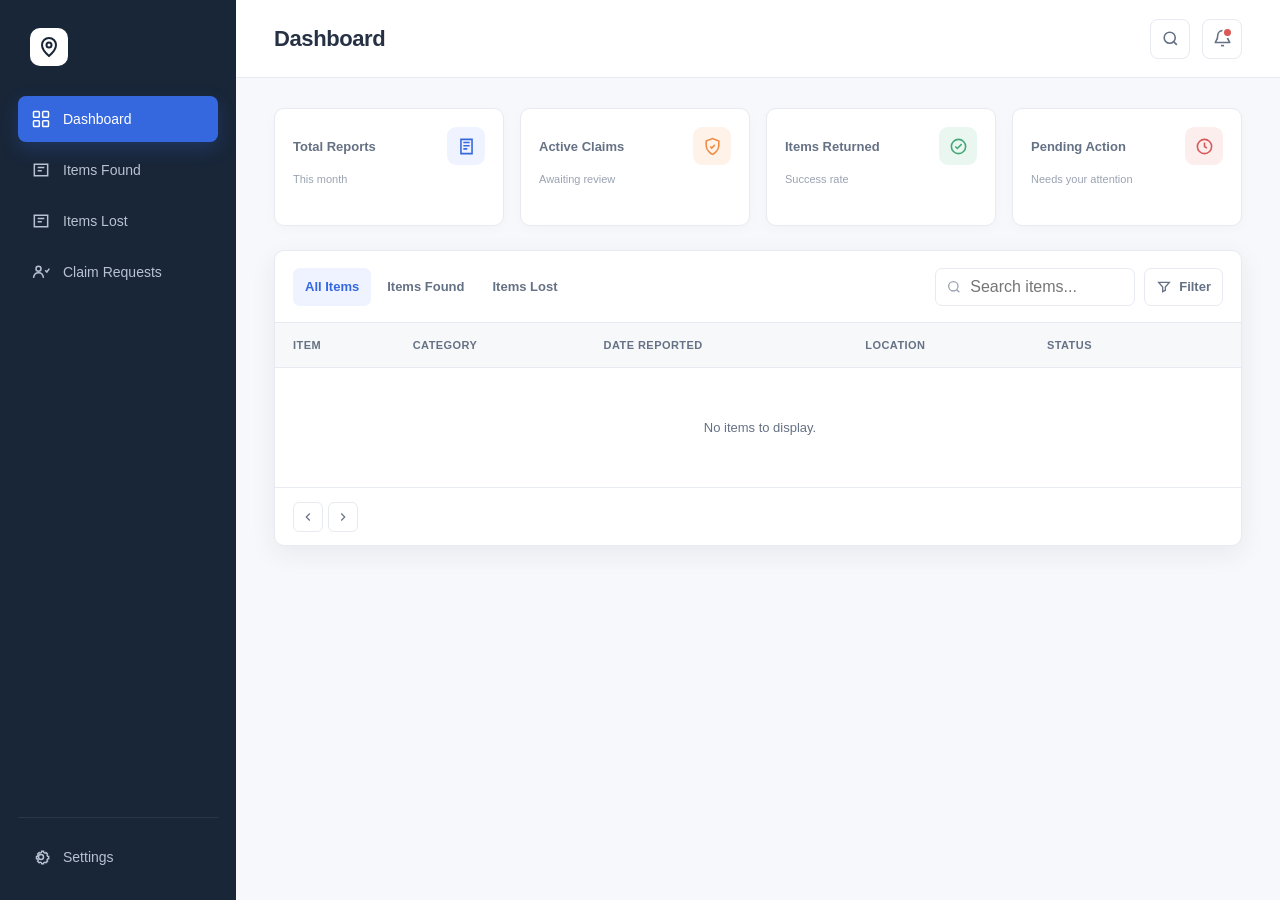
==== index.html @ d350c53f "Add files via upload" ====
<!doctype html>
<html lang="en">
  <head>
    <meta charset="UTF-8" />
    <meta name="viewport" content="width=device-width, initial-scale=1.0" />
    <title>Found & Lost - Dashboard</title>
    <style>
      :root {
        --navy: #192638;
        --navy-2: #223247;
        --blue: #3568df;
        --blue-soft: #eef3ff;
        --orange: #ef8c45;
        --orange-soft: #fff2e8;
        --green: #43a878;
        --green-soft: #eaf7f1;
        --red: #d95858;
        --red-soft: #fdeeee;
        --gray-50: #f7f8fa;
        --gray-100: #f1f3f6;
        --gray-200: #e7eaf0;
        --gray-400: #9aa3b2;
        --gray-600: #657184;
        --text: #263244;
        --white: #fff;
        --shadow: 0 8px 26px rgba(35, 46, 67, .07);
      }

      * { box-sizing: border-box; }

      body {
        margin: 0;
        font-family: Inter, "Segoe UI", Arial, sans-serif;
        color: var(--text);
        background: #f7f8fb;
        min-width: 320px;
      }

      button, input { font: inherit; }
      button { cursor: pointer; }

      .app { min-height: 100vh; display: grid; grid-template-columns: 236px 1fr; }

      .sidebar {
        background: var(--navy);
        color: #d9e0ea;
        display: flex;
        flex-direction: column;
        padding: 28px 18px 20px;
        position: fixed;
        height: 100vh;
        width: 236px;
      }

      .brand { display: flex; align-items: center; gap: 10px; padding: 0 12px 30px; }
      .brand-mark {
        width: 38px; height: 38px; border-radius: 10px;
        background: #fff; display: grid; place-items: center;
        color: var(--navy); position: relative;
      }
      .brand-mark svg { width: 24px; height: 24px; }
      .brand-name { color: #fff; font-weight: 750; font-size: 18px; letter-spacing: -.3px; }

      .nav { display: flex; flex-direction: column; gap: 5px; }
      .nav-item {
        border: 0; background: transparent; color: #b8c2d1;
        height: 46px; border-radius: 8px; display: flex; align-items: center;
        gap: 12px; padding: 0 13px; font-size: 14px; text-align: left;
        width: 100%;
      }
      .nav-item svg { width: 20px; height: 20px; stroke-width: 1.8; }
      .nav-item.active { background: var(--blue); color: #fff; box-shadow: 0 7px 18px rgba(53,104,223,.24); }
      .nav-item:hover:not(.active) { background: rgba(255,255,255,.06); color: #fff; }

      .sidebar-bottom { margin-top: auto; border-top: 1px solid rgba(255,255,255,.08); padding-top: 16px; }
      .profile { display: flex; align-items: center; gap: 10px; padding: 8px 8px 0; }
      .profile-avatar {
        width: 38px; height: 38px; border-radius: 50%;
        background: #d8c8b7; display: grid; place-items: center;
        color: #6d5541; font-weight: 700; font-size: 13px;
      }
      .profile-name { color: #fff; font-size: 13px; font-weight: 700; }
      .profile-role { color: #93a0b2; font-size: 11px; margin-top: 3px; }

      .main { grid-column: 2; min-width: 0; }
      .topbar {
        height: 78px; background: #fff; border-bottom: 1px solid var(--gray-200);
        display: flex; align-items: center; justify-content: space-between;
        padding: 0 38px;
      }
      .topbar-title { font-size: 22px; font-weight: 750; letter-spacing: -.4px; }
      .topbar-actions { display: flex; align-items: center; gap: 12px; }
      .icon-button {
        width: 40px; height: 40px; border: 1px solid var(--gray-200);
        border-radius: 8px; background: #fff; display: grid; place-items: center;
        color: var(--gray-600);
      }
      .icon-button svg { width: 19px; height: 19px; }
      .notification { position: relative; }
      .notification::after {
        content: ""; position: absolute; width: 7px; height: 7px;
        border-radius: 50%; background: var(--red); right: 8px; top: 7px;
        border: 2px solid #fff;
      }

      .content { padding: 30px 38px 44px; }
      .page-state {
        min-height: 300px; background: #fff; border: 1px solid var(--gray-200);
        border-radius: 10px; box-shadow: var(--shadow); display: grid;
        align-content: center; justify-items: center; text-align: center;
        padding: 32px 20px;
      }
      .page-state[hidden] { display: none; }
      .page-state-icon {
        width: 52px; height: 52px; border-radius: 14px; display: grid;
        place-items: center; background: var(--blue-soft); color: var(--blue);
        margin-bottom: 15px;
      }
      .page-state-icon svg { width: 25px; height: 25px; }
      .page-state h2 { margin: 0; color: var(--text); font-size: 18px; }
      .page-state p { margin: 8px 0 0; color: var(--gray-600); font-size: 13px; }
      .empty-row { height: 120px; text-align: center; color: var(--gray-600); }
      .summary-grid { display: grid; grid-template-columns: repeat(4, minmax(0, 1fr)); gap: 16px; margin-bottom: 24px; }
      .summary-card {
        background: #fff; border: 1px solid var(--gray-200); border-radius: 10px;
        min-height: 118px; padding: 18px 18px 16px;
        box-shadow: 0 3px 12px rgba(35,46,67,.025);
      }
      .summary-top { display: flex; align-items: center; justify-content: space-between; }
      .summary-label { color: var(--gray-600); font-size: 13px; font-weight: 650; }
      .summary-icon {
        width: 38px; height: 38px; border-radius: 9px; display: grid; place-items: center;
      }
      .summary-icon svg { width: 19px; height: 19px; }
      .summary-icon.blue { background: var(--blue-soft); color: var(--blue); }
      .summary-icon.orange { background: var(--orange-soft); color: var(--orange); }
      .summary-icon.green { background: var(--green-soft); color: var(--green); }
      .summary-icon.red { background: var(--red-soft); color: var(--red); }
      .summary-value { margin-top: 14px; font-size: 28px; line-height: 1; font-weight: 760; letter-spacing: -.7px; }
      .summary-change { margin-top: 8px; font-size: 11px; color: var(--gray-400); }
      .summary-change strong { color: var(--green); }

      .panel { background: #fff; border: 1px solid var(--gray-200); border-radius: 10px; box-shadow: var(--shadow); }
      .panel-header {
        min-height: 72px; display: flex; align-items: center; justify-content: space-between;
        padding: 14px 18px; border-bottom: 1px solid var(--gray-200); gap: 16px;
      }
      .tabs { display: flex; align-items: center; gap: 4px; }
      .tab {
        border: 0; background: transparent; color: var(--gray-600); height: 38px;
        border-radius: 7px; padding: 0 12px; font-size: 13px; font-weight: 650;
      }
      .tab.active { background: var(--blue-soft); color: var(--blue); }
      .tab-count {
        display: inline-grid; place-items: center; min-width: 20px; height: 20px;
        border-radius: 10px; background: var(--gray-100); margin-left: 5px; font-size: 11px;
      }
      .tab.active .tab-count { background: #dbe5ff; }

      .table-tools { display: flex; align-items: center; gap: 9px; }
      .search { position: relative; }
      .search svg {
        position: absolute; left: 11px; top: 50%; transform: translateY(-50%);
        width: 16px; height: 16px; color: var(--gray-400);
      }
      .search input {
        width: 200px; height: 38px; border: 1px solid var(--gray-200); border-radius: 7px;
        padding: 0 10px 0 34px; outline: none; color: var(--text); background: #fff;
      }
      .search input:focus { border-color: #aebcf1; box-shadow: 0 0 0 3px var(--blue-soft); }
      .filter-button {
        height: 38px; border: 1px solid var(--gray-200); border-radius: 7px;
        background: #fff; color: var(--gray-600); display: flex; align-items: center;
        gap: 7px; padding: 0 11px; font-size: 13px; font-weight: 650;
      }
      .filter-button svg { width: 16px; height: 16px; }

      table { width: 100%; border-collapse: collapse; }
      th {
        height: 44px; text-align: left; background: var(--gray-50);
        color: var(--gray-600); font-size: 11px; text-transform: uppercase;
        letter-spacing: .45px; font-weight: 750; border-bottom: 1px solid var(--gray-200);
        padding: 0 14px;
      }
      th:first-child, td:first-child { padding-left: 18px; }
      td {
        height: 76px; border-bottom: 1px solid var(--gray-200);
        font-size: 13px; padding: 8px 14px; vertical-align: middle;
      }
      tbody tr:last-child td { border-bottom: 0; }
      tbody tr:hover { background: #fbfcfe; }

      .item-cell { display: flex; align-items: center; gap: 11px; min-width: 210px; }
      .item-thumb {
        width: 46px; height: 46px; border-radius: 8px; overflow: hidden;
        background: #edf0f4; flex: 0 0 auto; display: grid; place-items: center;
      }
      .item-thumb svg { width: 31px; height: 31px; }
      .item-name { font-weight: 730; color: #283449; }
      .item-id { color: var(--gray-400); font-size: 11px; margin-top: 4px; }

      .category { color: var(--gray-600); }
      .date { color: var(--gray-600); white-space: nowrap; }
      .location { color: var(--gray-600); min-width: 110px; }
      .status {
        display: inline-flex; align-items: center; height: 26px; padding: 0 9px;
        border-radius: 13px; font-size: 11px; font-weight: 750; white-space: nowrap;
      }
      .status.reported { background: var(--orange-soft); color: #c56d32; }
      .status.claimed { background: var(--blue-soft); color: var(--blue); }
      .status.resolved { background: var(--green-soft); color: #348b65; }
      .status.pending { background: #f1f3f6; color: #738096; }

      .action-wrap { text-align: right; min-width: 82px; }
      .action-button {
        border: 1px solid var(--gray-200); background: #fff; width: 32px; height: 32px;
        border-radius: 7px; color: var(--gray-600); display: inline-grid; place-items: center;
      }
      .action-button svg { width: 16px; height: 16px; }
      .action-menu {
        position: fixed; z-index: 20; width: 148px; padding: 5px;
        background: #fff; border: 1px solid var(--gray-200); border-radius: 8px;
        box-shadow: 0 12px 30px rgba(35,46,67,.16); display: none;
      }
      .action-menu.open { display: block; }
      .action-menu button {
        width: 100%; height: 34px; border: 0; border-radius: 5px;
        background: transparent; text-align: left; padding: 0 9px;
        color: var(--text); font-size: 12px;
      }
      .action-menu button:hover { background: var(--gray-100); }

      .panel-footer {
        height: 58px; border-top: 1px solid var(--gray-200);
        display: flex; align-items: center; justify-content: space-between;
        padding: 0 18px; color: var(--gray-600); font-size: 12px;
      }
      .pagination { display: flex; align-items: center; gap: 5px; }
      .page-button {
        width: 30px; height: 30px; border: 1px solid var(--gray-200);
        border-radius: 6px; background: #fff; color: var(--gray-600);
        display: grid; place-items: center; font-size: 12px;
      }
      .page-button.active { background: var(--blue); border-color: var(--blue); color: #fff; }
      .page-button svg { width: 14px; height: 14px; }

      .mobile-menu { display: none; }

      @media (max-width: 1100px) {
        .summary-grid { grid-template-columns: repeat(2, minmax(0,1fr)); }
        .table-scroll { overflow-x: auto; }
        table { min-width: 860px; }
      }
      @media (max-width: 760px) {
        .app { grid-template-columns: 1fr; }
        .sidebar { transform: translateX(-100%); z-index: 50; transition: transform .2s; }
        .sidebar.open { transform: translateX(0); }
        .main { grid-column: 1; }
        .topbar { height: 68px; padding: 0 18px; }
        .topbar-title { font-size: 18px; }
        .mobile-menu { display: grid; }
        .content { padding: 18px 14px 30px; }
        .summary-grid { grid-template-columns: repeat(2, minmax(0,1fr)); gap: 10px; }
        .summary-card { min-height: 108px; padding: 14px; }
        .summary-value { font-size: 24px; }
        .panel-header { align-items: flex-start; flex-direction: column; padding: 12px; }
        .tabs { width: 100%; overflow-x: auto; }
        .tab { white-space: nowrap; }
        .table-tools { width: 100%; }
        .search { flex: 1; }
        .search input { width: 100%; }
      }
      @media (max-width: 430px) {
        .summary-grid { grid-template-columns: 1fr 1fr; }
        .summary-label { font-size: 12px; }
        .summary-icon { width: 34px; height: 34px; }
        .topbar-actions .icon-button:first-child { display: none; }
      }
    </style>
  </head>
  <body>
    <div class="app">
      <aside class="sidebar" id="sidebar">
        <div class="brand">
          <div class="brand-mark" aria-label="Found and Lost">
            <svg viewBox="0 0 24 24" fill="none" stroke="currentColor" stroke-width="2">
              <path d="M12 3a7 7 0 0 0-7 7c0 5 7 11 7 11s7-6 7-11a7 7 0 0 0-7-7Z"/>
              <circle cx="12" cy="10" r="2.5"/>
            </svg>
          </div>
        </div>
        <nav class="nav">
          <button class="nav-item active" data-page="Dashboard">
            <svg viewBox="0 0 24 24" fill="none" stroke="currentColor"><rect x="3" y="3" width="7" height="7" rx="1"/><rect x="14" y="3" width="7" height="7" rx="1"/><rect x="3" y="14" width="7" height="7" rx="1"/><rect x="14" y="14" width="7" height="7" rx="1"/></svg>
            Dashboard
          </button>
          <button class="nav-item" data-page="Items Found">
            <svg viewBox="0 0 24 24" fill="none" stroke="currentColor"><path d="M4 5h16v14H4z"/><path d="M8 9h8M8 13h5"/></svg>
            Items Found
          </button>
          <button class="nav-item" data-page="Items Lost">
            <svg viewBox="0 0 24 24" fill="none" stroke="currentColor"><path d="M4 5h16v14H4z"/><path d="M8 9h8M8 13h5"/></svg>
            Items Lost
          </button>
          <button class="nav-item" data-page="Claim Requests">
            <svg viewBox="0 0 24 24" fill="none" stroke="currentColor"><circle cx="9" cy="8" r="3"/><path d="M3 19c.5-4 2.5-6 6-6s5.5 2 6 6"/><path d="m17 10 2 2 3-4"/></svg>
            Claim Requests
          </button>
        </nav>
        <div class="sidebar-bottom">
          <button class="nav-item" data-page="Settings">
            <svg viewBox="0 0 24 24" fill="none" stroke="currentColor"><circle cx="12" cy="12" r="3"/><path d="M19.4 15a1.7 1.7 0 0 0 .3 1.9l.1.1-1.8 1.8-.1-.1a1.7 1.7 0 0 0-1.9-.3 1.7 1.7 0 0 0-1 1.6v.2H12.8V20a1.7 1.7 0 0 0-1-1.6 1.7 1.7 0 0 0-1.9.3l-.1.1L8 17l.1-.1a1.7 1.7 0 0 0 .3-1.9 1.7 1.7 0 0 0-1.6-1H6.6v-2.6h.2a1.7 1.7 0 0 0 1.6-1 1.7 1.7 0 0 0-.3-1.9L8 8.4l1.8-1.8.1.1a1.7 1.7 0 0 0 1.9.3 1.7 1.7 0 0 0 1-1.6V5.2H15v.2a1.7 1.7 0 0 0 1 1.6 1.7 1.7 0 0 0 1.9-.3l.1-.1 1.8 1.8-.1.1a1.7 1.7 0 0 0-.3 1.9 1.7 1.7 0 0 0 1.6 1h.2V14H21a1.7 1.7 0 0 0-1.6 1Z"/></svg>
            Settings
          </button>
        </div>
      </aside>

      <main class="main">
        <header class="topbar">
          <div style="display:flex;align-items:center;gap:10px">
            <button class="icon-button mobile-menu" id="menuButton" aria-label="Open menu">
              <svg viewBox="0 0 24 24" fill="none" stroke="currentColor" stroke-width="2"><path d="M4 6h16M4 12h16M4 18h16"/></svg>
            </button>
            <div class="topbar-title">Dashboard</div>
          </div>
          <div class="topbar-actions">
            <button class="icon-button" aria-label="Search">
              <svg viewBox="0 0 24 24" fill="none" stroke="currentColor" stroke-width="2"><circle cx="11" cy="11" r="7"/><path d="m20 20-4-4"/></svg>
            </button>
            <button class="icon-button notification" aria-label="Notifications">
              <svg viewBox="0 0 24 24" fill="none" stroke="currentColor" stroke-width="2"><path d="M18 8a6 6 0 0 0-12 0c0 7-3 7-3 9h18c0-2-3-2-3-9Z"/><path d="M10 21h4"/></svg>
            </button>
          </div>
        </header>

        <div class="content">
          <div class="dashboard-content" id="dashboardContent">
          <section class="summary-grid">
            <article class="summary-card">
              <div class="summary-top"><span class="summary-label">Total Reports</span><span class="summary-icon blue"><svg viewBox="0 0 24 24" fill="none" stroke="currentColor" stroke-width="2"><path d="M5 3h14v18H5z"/><path d="M8 7h8M8 11h8M8 15h5"/></svg></span></div>
              <div class="summary-change">This month</div>
            </article>
            <article class="summary-card">
              <div class="summary-top"><span class="summary-label">Active Claims</span><span class="summary-icon orange"><svg viewBox="0 0 24 24" fill="none" stroke="currentColor" stroke-width="2"><path d="M12 22s8-4 8-11V5l-8-3-8 3v6c0 7 8 11 8 11Z"/><path d="m9 12 2 2 4-4"/></svg></span></div>
              <div class="summary-change">Awaiting review</div>
            </article>
            <article class="summary-card">
              <div class="summary-top"><span class="summary-label">Items Returned</span><span class="summary-icon green"><svg viewBox="0 0 24 24" fill="none" stroke="currentColor" stroke-width="2"><circle cx="12" cy="12" r="9"/><path d="m8 12 2.5 2.5L16 9"/></svg></span></div>
              <div class="summary-change">Success rate</div>
            </article>
            <article class="summary-card">
              <div class="summary-top"><span class="summary-label">Pending Action</span><span class="summary-icon red"><svg viewBox="0 0 24 24" fill="none" stroke="currentColor" stroke-width="2"><circle cx="12" cy="12" r="9"/><path d="M12 7v5l3 2"/></svg></span></div>
              <div class="summary-change">Needs your attention</div>
            </article>
          </section>

          <section class="panel">
            <div class="panel-header">
              <div class="tabs" role="tablist">
                <button class="tab active" data-filter="all">All Items</button>
                <button class="tab" data-filter="found">Items Found</button>
                <button class="tab" data-filter="lost">Items Lost</button>
              </div>
              <div class="table-tools">
                <div class="search">
                  <svg viewBox="0 0 24 24" fill="none" stroke="currentColor" stroke-width="2"><circle cx="11" cy="11" r="7"/><path d="m20 20-4-4"/></svg>
                  <input id="searchInput" type="search" placeholder="Search items..." aria-label="Search items" />
                </div>
                <button class="filter-button" id="filterButton">
                  <svg viewBox="0 0 24 24" fill="none" stroke="currentColor" stroke-width="2"><path d="M4 5h16l-6 7v5l-4 2v-7L4 5Z"/></svg>
                  Filter
                </button>
              </div>
            </div>
            <div class="table-scroll">
              <table>
                <thead>
                  <tr><th>Item</th><th>Category</th><th>Date Reported</th><th>Location</th><th>Status</th><th></th></tr>
                </thead>
                <tbody id="itemsTable"><tr><td class="empty-row" colspan="6">No items to display.</td></tr></tbody>
              </table>
            </div>
            <div class="panel-footer">
              <div class="pagination">
                <button class="page-button" aria-label="Previous page"><svg viewBox="0 0 24 24" fill="none" stroke="currentColor" stroke-width="2"><path d="m15 18-6-6 6-6"/></svg></button>
                <button class="page-button" aria-label="Next page"><svg viewBox="0 0 24 24" fill="none" stroke="currentColor" stroke-width="2"><path d="m9 18 6-6-6-6"/></svg></button>
              </div>
            </div>
          </section>
          </div>
          <section class="page-state" id="pageState" hidden aria-live="polite">
            <div class="page-state-icon">
              <svg viewBox="0 0 24 24" fill="none" stroke="currentColor" stroke-width="1.8"><path d="M4 5h16v14H4z"/><path d="M8 9h8M8 13h5"/></svg>
            </div>
            <h2 id="pageStateTitle"></h2>
            <p id="pageStateMessage"></p>
          </section>
        </div>
      </main>
    </div>

    <div class="action-menu" id="actionMenu">
      <button data-action="View details">View details</button>
      <button data-action="Update status">Update status</button>
      <button data-action="View claims">View claims</button>
    </div>

    <script>
      const emptyMessages = {
        "Items Found": "No found items yet. Items reported as found will appear here.",
        "Items Lost": "No lost items yet. Items reported as lost will appear here.",
        "Claim Requests": "No claim requests yet.",
        "Settings": "Settings are not available yet."
      };
      const dashboardContent = document.getElementById("dashboardContent");
      const pageState = document.getElementById("pageState");
      const pageTitle = document.querySelector(".topbar-title");
      const pageStateTitle = document.getElementById("pageStateTitle");
      const pageStateMessage = document.getElementById("pageStateMessage");
      const itemsTable = document.getElementById("itemsTable");

      function showPage(page) {
        pageTitle.textContent = page;
        dashboardContent.hidden = page !== "Dashboard";
        pageState.hidden = page === "Dashboard";
        if (page !== "Dashboard") {
          pageStateTitle.textContent = page;
          pageStateMessage.textContent = emptyMessages[page] || "Nothing to display yet.";
        }
      }

      document.querySelectorAll(".nav-item").forEach(button => button.addEventListener("click", () => {
        if (button.dataset.page) {
          document.querySelectorAll(".nav-item").forEach(b => b.classList.remove("active"));
          button.classList.add("active");
          showPage(button.dataset.page);
          document.getElementById("sidebar").classList.remove("open");
        }
      }));

      document.querySelectorAll(".tab").forEach(tab => tab.addEventListener("click", () => {
        document.querySelectorAll(".tab").forEach(button => button.classList.remove("active"));
        tab.classList.add("active");
        const label = tab.textContent.trim();
        itemsTable.innerHTML = `<tr><td class="empty-row" colspan="6">No ${label === "All Items" ? "items" : label.toLowerCase()} to display.</td></tr>`;
      }));

      document.getElementById("menuButton").addEventListener("click", () => document.getElementById("sidebar").classList.toggle("open"));
    </script>
  </body>
</html>
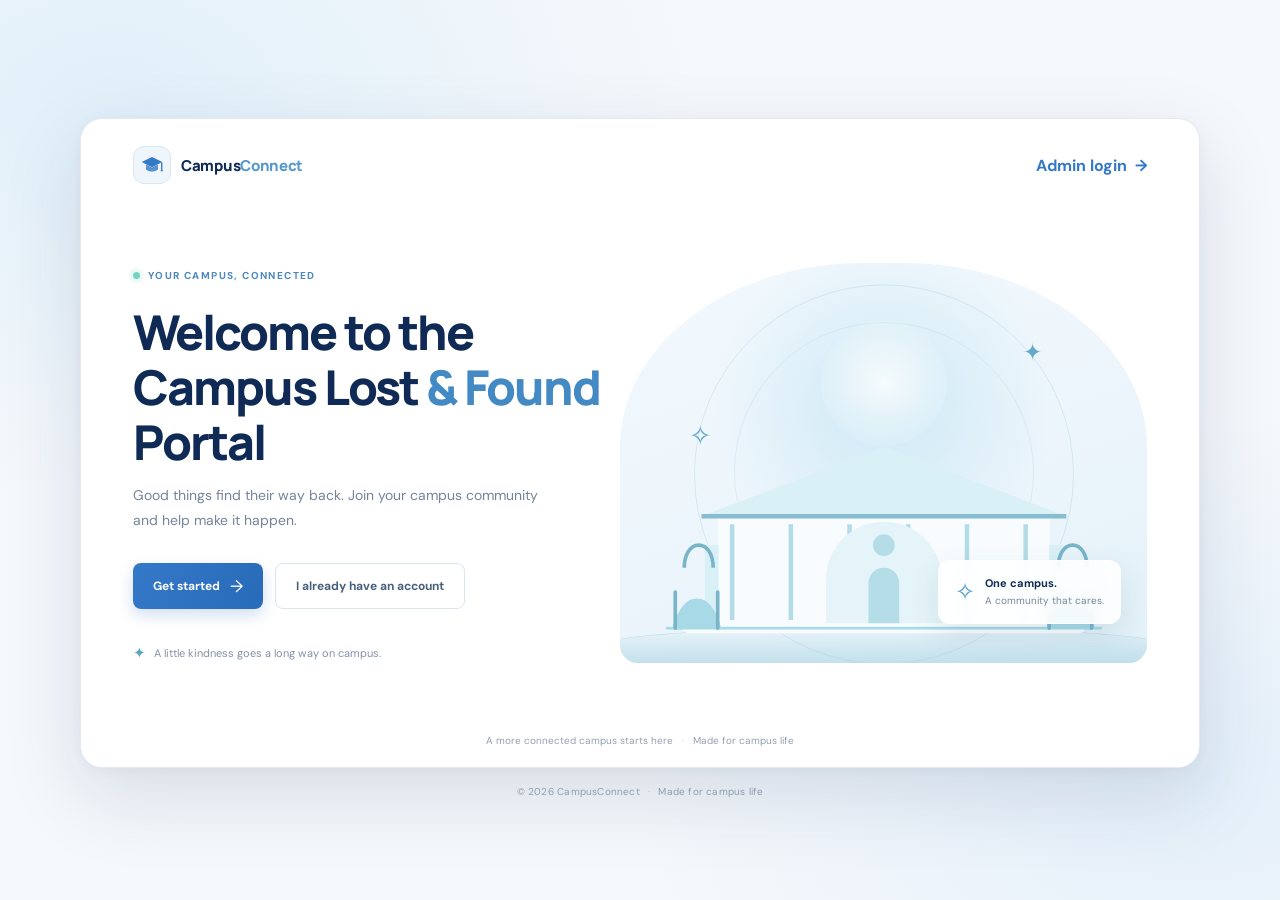
==== commit 57085dc9: "Add files via upload" ====
--- a/index.html
+++ b/index.html
@@ -1,451 +1,267 @@
-<!doctype html>
+<!DOCTYPE html>
 <html lang="en">
-  <head>
-    <meta charset="UTF-8" />
-    <meta name="viewport" content="width=device-width, initial-scale=1.0" />
-    <title>Found & Lost - Dashboard</title>
-    <style>
-      :root {
-        --navy: #192638;
-        --navy-2: #223247;
-        --blue: #3568df;
-        --blue-soft: #eef3ff;
-        --orange: #ef8c45;
-        --orange-soft: #fff2e8;
-        --green: #43a878;
-        --green-soft: #eaf7f1;
-        --red: #d95858;
-        --red-soft: #fdeeee;
-        --gray-50: #f7f8fa;
-        --gray-100: #f1f3f6;
-        --gray-200: #e7eaf0;
-        --gray-400: #9aa3b2;
-        --gray-600: #657184;
-        --text: #263244;
-        --white: #fff;
-        --shadow: 0 8px 26px rgba(35, 46, 67, .07);
-      }
-
-      * { box-sizing: border-box; }
-
-      body {
-        margin: 0;
-        font-family: Inter, "Segoe UI", Arial, sans-serif;
-        color: var(--text);
-        background: #f7f8fb;
-        min-width: 320px;
-      }
-
-      button, input { font: inherit; }
-      button { cursor: pointer; }
-
-      .app { min-height: 100vh; display: grid; grid-template-columns: 236px 1fr; }
-
-      .sidebar {
-        background: var(--navy);
-        color: #d9e0ea;
-        display: flex;
-        flex-direction: column;
-        padding: 28px 18px 20px;
-        position: fixed;
-        height: 100vh;
-        width: 236px;
-      }
-
-      .brand { display: flex; align-items: center; gap: 10px; padding: 0 12px 30px; }
-      .brand-mark {
-        width: 38px; height: 38px; border-radius: 10px;
-        background: #fff; display: grid; place-items: center;
-        color: var(--navy); position: relative;
-      }
-      .brand-mark svg { width: 24px; height: 24px; }
-      .brand-name { color: #fff; font-weight: 750; font-size: 18px; letter-spacing: -.3px; }
-
-      .nav { display: flex; flex-direction: column; gap: 5px; }
-      .nav-item {
-        border: 0; background: transparent; color: #b8c2d1;
-        height: 46px; border-radius: 8px; display: flex; align-items: center;
-        gap: 12px; padding: 0 13px; font-size: 14px; text-align: left;
-        width: 100%;
-      }
-      .nav-item svg { width: 20px; height: 20px; stroke-width: 1.8; }
-      .nav-item.active { background: var(--blue); color: #fff; box-shadow: 0 7px 18px rgba(53,104,223,.24); }
-      .nav-item:hover:not(.active) { background: rgba(255,255,255,.06); color: #fff; }
-
-      .sidebar-bottom { margin-top: auto; border-top: 1px solid rgba(255,255,255,.08); padding-top: 16px; }
-      .profile { display: flex; align-items: center; gap: 10px; padding: 8px 8px 0; }
-      .profile-avatar {
-        width: 38px; height: 38px; border-radius: 50%;
-        background: #d8c8b7; display: grid; place-items: center;
-        color: #6d5541; font-weight: 700; font-size: 13px;
-      }
-      .profile-name { color: #fff; font-size: 13px; font-weight: 700; }
-      .profile-role { color: #93a0b2; font-size: 11px; margin-top: 3px; }
-
-      .main { grid-column: 2; min-width: 0; }
-      .topbar {
-        height: 78px; background: #fff; border-bottom: 1px solid var(--gray-200);
-        display: flex; align-items: center; justify-content: space-between;
-        padding: 0 38px;
-      }
-      .topbar-title { font-size: 22px; font-weight: 750; letter-spacing: -.4px; }
-      .topbar-actions { display: flex; align-items: center; gap: 12px; }
-      .icon-button {
-        width: 40px; height: 40px; border: 1px solid var(--gray-200);
-        border-radius: 8px; background: #fff; display: grid; place-items: center;
-        color: var(--gray-600);
-      }
-      .icon-button svg { width: 19px; height: 19px; }
-      .notification { position: relative; }
-      .notification::after {
-        content: ""; position: absolute; width: 7px; height: 7px;
-        border-radius: 50%; background: var(--red); right: 8px; top: 7px;
-        border: 2px solid #fff;
-      }
-
-      .content { padding: 30px 38px 44px; }
-      .page-state {
-        min-height: 300px; background: #fff; border: 1px solid var(--gray-200);
-        border-radius: 10px; box-shadow: var(--shadow); display: grid;
-        align-content: center; justify-items: center; text-align: center;
-        padding: 32px 20px;
-      }
-      .page-state[hidden] { display: none; }
-      .page-state-icon {
-        width: 52px; height: 52px; border-radius: 14px; display: grid;
-        place-items: center; background: var(--blue-soft); color: var(--blue);
-        margin-bottom: 15px;
-      }
-      .page-state-icon svg { width: 25px; height: 25px; }
-      .page-state h2 { margin: 0; color: var(--text); font-size: 18px; }
-      .page-state p { margin: 8px 0 0; color: var(--gray-600); font-size: 13px; }
-      .empty-row { height: 120px; text-align: center; color: var(--gray-600); }
-      .summary-grid { display: grid; grid-template-columns: repeat(4, minmax(0, 1fr)); gap: 16px; margin-bottom: 24px; }
-      .summary-card {
-        background: #fff; border: 1px solid var(--gray-200); border-radius: 10px;
-        min-height: 118px; padding: 18px 18px 16px;
-        box-shadow: 0 3px 12px rgba(35,46,67,.025);
-      }
-      .summary-top { display: flex; align-items: center; justify-content: space-between; }
-      .summary-label { color: var(--gray-600); font-size: 13px; font-weight: 650; }
-      .summary-icon {
-        width: 38px; height: 38px; border-radius: 9px; display: grid; place-items: center;
-      }
-      .summary-icon svg { width: 19px; height: 19px; }
-      .summary-icon.blue { background: var(--blue-soft); color: var(--blue); }
-      .summary-icon.orange { background: var(--orange-soft); color: var(--orange); }
-      .summary-icon.green { background: var(--green-soft); color: var(--green); }
-      .summary-icon.red { background: var(--red-soft); color: var(--red); }
-      .summary-value { margin-top: 14px; font-size: 28px; line-height: 1; font-weight: 760; letter-spacing: -.7px; }
-      .summary-change { margin-top: 8px; font-size: 11px; color: var(--gray-400); }
-      .summary-change strong { color: var(--green); }
-
-      .panel { background: #fff; border: 1px solid var(--gray-200); border-radius: 10px; box-shadow: var(--shadow); }
-      .panel-header {
-        min-height: 72px; display: flex; align-items: center; justify-content: space-between;
-        padding: 14px 18px; border-bottom: 1px solid var(--gray-200); gap: 16px;
-      }
-      .tabs { display: flex; align-items: center; gap: 4px; }
-      .tab {
-        border: 0; background: transparent; color: var(--gray-600); height: 38px;
-        border-radius: 7px; padding: 0 12px; font-size: 13px; font-weight: 650;
-      }
-      .tab.active { background: var(--blue-soft); color: var(--blue); }
-      .tab-count {
-        display: inline-grid; place-items: center; min-width: 20px; height: 20px;
-        border-radius: 10px; background: var(--gray-100); margin-left: 5px; font-size: 11px;
-      }
-      .tab.active .tab-count { background: #dbe5ff; }
-
-      .table-tools { display: flex; align-items: center; gap: 9px; }
-      .search { position: relative; }
-      .search svg {
-        position: absolute; left: 11px; top: 50%; transform: translateY(-50%);
-        width: 16px; height: 16px; color: var(--gray-400);
-      }
-      .search input {
-        width: 200px; height: 38px; border: 1px solid var(--gray-200); border-radius: 7px;
-        padding: 0 10px 0 34px; outline: none; color: var(--text); background: #fff;
-      }
-      .search input:focus { border-color: #aebcf1; box-shadow: 0 0 0 3px var(--blue-soft); }
-      .filter-button {
-        height: 38px; border: 1px solid var(--gray-200); border-radius: 7px;
-        background: #fff; color: var(--gray-600); display: flex; align-items: center;
-        gap: 7px; padding: 0 11px; font-size: 13px; font-weight: 650;
-      }
-      .filter-button svg { width: 16px; height: 16px; }
-
-      table { width: 100%; border-collapse: collapse; }
-      th {
-        height: 44px; text-align: left; background: var(--gray-50);
-        color: var(--gray-600); font-size: 11px; text-transform: uppercase;
-        letter-spacing: .45px; font-weight: 750; border-bottom: 1px solid var(--gray-200);
-        padding: 0 14px;
-      }
-      th:first-child, td:first-child { padding-left: 18px; }
-      td {
-        height: 76px; border-bottom: 1px solid var(--gray-200);
-        font-size: 13px; padding: 8px 14px; vertical-align: middle;
-      }
-      tbody tr:last-child td { border-bottom: 0; }
-      tbody tr:hover { background: #fbfcfe; }
-
-      .item-cell { display: flex; align-items: center; gap: 11px; min-width: 210px; }
-      .item-thumb {
-        width: 46px; height: 46px; border-radius: 8px; overflow: hidden;
-        background: #edf0f4; flex: 0 0 auto; display: grid; place-items: center;
-      }
-      .item-thumb svg { width: 31px; height: 31px; }
-      .item-name { font-weight: 730; color: #283449; }
-      .item-id { color: var(--gray-400); font-size: 11px; margin-top: 4px; }
-
-      .category { color: var(--gray-600); }
-      .date { color: var(--gray-600); white-space: nowrap; }
-      .location { color: var(--gray-600); min-width: 110px; }
-      .status {
-        display: inline-flex; align-items: center; height: 26px; padding: 0 9px;
-        border-radius: 13px; font-size: 11px; font-weight: 750; white-space: nowrap;
-      }
-      .status.reported { background: var(--orange-soft); color: #c56d32; }
-      .status.claimed { background: var(--blue-soft); color: var(--blue); }
-      .status.resolved { background: var(--green-soft); color: #348b65; }
-      .status.pending { background: #f1f3f6; color: #738096; }
-
-      .action-wrap { text-align: right; min-width: 82px; }
-      .action-button {
-        border: 1px solid var(--gray-200); background: #fff; width: 32px; height: 32px;
-        border-radius: 7px; color: var(--gray-600); display: inline-grid; place-items: center;
-      }
-      .action-button svg { width: 16px; height: 16px; }
-      .action-menu {
-        position: fixed; z-index: 20; width: 148px; padding: 5px;
-        background: #fff; border: 1px solid var(--gray-200); border-radius: 8px;
-        box-shadow: 0 12px 30px rgba(35,46,67,.16); display: none;
-      }
-      .action-menu.open { display: block; }
-      .action-menu button {
-        width: 100%; height: 34px; border: 0; border-radius: 5px;
-        background: transparent; text-align: left; padding: 0 9px;
-        color: var(--text); font-size: 12px;
-      }
-      .action-menu button:hover { background: var(--gray-100); }
-
-      .panel-footer {
-        height: 58px; border-top: 1px solid var(--gray-200);
-        display: flex; align-items: center; justify-content: space-between;
-        padding: 0 18px; color: var(--gray-600); font-size: 12px;
-      }
-      .pagination { display: flex; align-items: center; gap: 5px; }
-      .page-button {
-        width: 30px; height: 30px; border: 1px solid var(--gray-200);
-        border-radius: 6px; background: #fff; color: var(--gray-600);
-        display: grid; place-items: center; font-size: 12px;
-      }
-      .page-button.active { background: var(--blue); border-color: var(--blue); color: #fff; }
-      .page-button svg { width: 14px; height: 14px; }
-
-      .mobile-menu { display: none; }
-
-      @media (max-width: 1100px) {
-        .summary-grid { grid-template-columns: repeat(2, minmax(0,1fr)); }
-        .table-scroll { overflow-x: auto; }
-        table { min-width: 860px; }
-      }
-      @media (max-width: 760px) {
-        .app { grid-template-columns: 1fr; }
-        .sidebar { transform: translateX(-100%); z-index: 50; transition: transform .2s; }
-        .sidebar.open { transform: translateX(0); }
-        .main { grid-column: 1; }
-        .topbar { height: 68px; padding: 0 18px; }
-        .topbar-title { font-size: 18px; }
-        .mobile-menu { display: grid; }
-        .content { padding: 18px 14px 30px; }
-        .summary-grid { grid-template-columns: repeat(2, minmax(0,1fr)); gap: 10px; }
-        .summary-card { min-height: 108px; padding: 14px; }
-        .summary-value { font-size: 24px; }
-        .panel-header { align-items: flex-start; flex-direction: column; padding: 12px; }
-        .tabs { width: 100%; overflow-x: auto; }
-        .tab { white-space: nowrap; }
-        .table-tools { width: 100%; }
-        .search { flex: 1; }
-        .search input { width: 100%; }
-      }
-      @media (max-width: 430px) {
-        .summary-grid { grid-template-columns: 1fr 1fr; }
-        .summary-label { font-size: 12px; }
-        .summary-icon { width: 34px; height: 34px; }
-        .topbar-actions .icon-button:first-child { display: none; }
-      }
-    </style>
-  </head>
-  <body>
-    <div class="app">
-      <aside class="sidebar" id="sidebar">
-        <div class="brand">
-          <div class="brand-mark" aria-label="Found and Lost">
-            <svg viewBox="0 0 24 24" fill="none" stroke="currentColor" stroke-width="2">
-              <path d="M12 3a7 7 0 0 0-7 7c0 5 7 11 7 11s7-6 7-11a7 7 0 0 0-7-7Z"/>
-              <circle cx="12" cy="10" r="2.5"/>
+<head>
+  <meta charset="UTF-8">
+  <meta name="viewport" content="width=device-width, initial-scale=1.0">
+  <meta name="theme-color" content="#102a56">
+  <meta name="description" content="Student registration and login for the Campus Lost & Found Portal.">
+  <title>Campus Lost &amp; Found Portal</title>
+  <link rel="preconnect" href="https://fonts.googleapis.com">
+  <link rel="preconnect" href="https://fonts.gstatic.com" crossorigin>
+  <link href="https://fonts.googleapis.com/css2?family=DM+Sans:wght@400;500;600;700&family=Manrope:wght@400;500;600;700;800&display=swap" rel="stylesheet">
+  <link rel="stylesheet" href="style.css">
+  <script src="script.js" defer></script>
+</head>
+<body>
+  <main class="page-shell">
+    <section class="welcome-screen" id="welcome-view" aria-labelledby="welcome-title">
+      <header class="landing-header">
+        <a class="landing-brand" href="#" data-view="welcome" aria-label="CampusConnect welcome page">
+          <span class="brand-mark" aria-hidden="true">
+            <svg viewBox="0 0 48 48" fill="none">
+              <path d="M5 18.5 24 9l19 9.5L24 28 5 18.5Z" fill="currentColor"/>
+              <path d="M13 23v9.2c6.4 5.2 15.6 5.2 22 0V23l-11 5.5L13 23Z" fill="currentColor" opacity=".8"/>
+              <path d="M42 20v11" stroke="currentColor" stroke-width="2.5" stroke-linecap="round"/>
+              <circle cx="42" cy="34" r="2" fill="currentColor"/>
             </svg>
+          </span>
+          <span>Campus<span class="brand-light">Connect</span></span>
+        </a>
+        <button class="landing-login text-link" type="button" data-view="login">Admin login <span aria-hidden="true">→</span></button>
+      </header>
+
+      <div class="landing-content">
+        <div class="landing-copy">
+          <span class="eyebrow"><span class="eyebrow-dot"></span> YOUR CAMPUS, CONNECTED</span>
+          <h1 id="welcome-title">Welcome to the<br>Campus Lost <span>&amp; Found</span> Portal</h1>
+          <p>Good things find their way back. Join your campus community and help make it happen.</p>
+          <div class="landing-actions">
+            <button class="landing-primary" type="button" data-view="register">Get started <span aria-hidden="true">→</span></button>
+            <button class="landing-secondary" type="button" data-view="login">I already have an account</button>
           </div>
-        </div>
-        <nav class="nav">
-          <button class="nav-item active" data-page="Dashboard">
-            <svg viewBox="0 0 24 24" fill="none" stroke="currentColor"><rect x="3" y="3" width="7" height="7" rx="1"/><rect x="14" y="3" width="7" height="7" rx="1"/><rect x="3" y="14" width="7" height="7" rx="1"/><rect x="14" y="14" width="7" height="7" rx="1"/></svg>
-            Dashboard
-          </button>
-          <button class="nav-item" data-page="Items Found">
-            <svg viewBox="0 0 24 24" fill="none" stroke="currentColor"><path d="M4 5h16v14H4z"/><path d="M8 9h8M8 13h5"/></svg>
-            Items Found
-          </button>
-          <button class="nav-item" data-page="Items Lost">
-            <svg viewBox="0 0 24 24" fill="none" stroke="currentColor"><path d="M4 5h16v14H4z"/><path d="M8 9h8M8 13h5"/></svg>
-            Items Lost
-          </button>
-          <button class="nav-item" data-page="Claim Requests">
-            <svg viewBox="0 0 24 24" fill="none" stroke="currentColor"><circle cx="9" cy="8" r="3"/><path d="M3 19c.5-4 2.5-6 6-6s5.5 2 6 6"/><path d="m17 10 2 2 3-4"/></svg>
-            Claim Requests
-          </button>
-        </nav>
-        <div class="sidebar-bottom">
-          <button class="nav-item" data-page="Settings">
-            <svg viewBox="0 0 24 24" fill="none" stroke="currentColor"><circle cx="12" cy="12" r="3"/><path d="M19.4 15a1.7 1.7 0 0 0 .3 1.9l.1.1-1.8 1.8-.1-.1a1.7 1.7 0 0 0-1.9-.3 1.7 1.7 0 0 0-1 1.6v.2H12.8V20a1.7 1.7 0 0 0-1-1.6 1.7 1.7 0 0 0-1.9.3l-.1.1L8 17l.1-.1a1.7 1.7 0 0 0 .3-1.9 1.7 1.7 0 0 0-1.6-1H6.6v-2.6h.2a1.7 1.7 0 0 0 1.6-1 1.7 1.7 0 0 0-.3-1.9L8 8.4l1.8-1.8.1.1a1.7 1.7 0 0 0 1.9.3 1.7 1.7 0 0 0 1-1.6V5.2H15v.2a1.7 1.7 0 0 0 1 1.6 1.7 1.7 0 0 0 1.9-.3l.1-.1 1.8 1.8-.1.1a1.7 1.7 0 0 0-.3 1.9 1.7 1.7 0 0 0 1.6 1h.2V14H21a1.7 1.7 0 0 0-1.6 1Z"/></svg>
-            Settings
-          </button>
-        </div>
+          <div class="landing-note"><span class="landing-note-icon" aria-hidden="true">✦</span> A little kindness goes a long way on campus.</div>
+        </div>
+
+        <div class="landing-art" aria-hidden="true">
+          <div class="landing-art-orbit orbit-one"></div>
+          <div class="landing-art-orbit orbit-two"></div>
+          <div class="landing-art-sun"></div>
+          <svg class="landing-building" viewBox="0 0 560 300" fill="none">
+            <path d="M40 266h480" stroke="#A8D9E7" stroke-width="3" stroke-linecap="round"/>
+            <path d="M96 266V140h368v126" fill="#F8FCFF"/>
+            <path d="M78 142h404L280 65 78 142Z" fill="#D9F0F6"/>
+            <path d="M78 142h404" stroke="#86BDCF" stroke-width="5"/>
+            <path d="M112 151v106M177 151v106M242 151v106M307 151v106M372 151v106M437 151v106" stroke="#B4DCE6" stroke-width="5"/>
+            <path d="M216 266v-54a64 64 0 0 1 128 0v54" fill="#E5F4F8"/>
+            <path d="M263 266v-50a17 17 0 0 1 34 0v50" fill="#B5DDE7"/>
+            <path d="M268 174a12 12 0 1 0 24 0 12 12 0 0 0-24 0Z" fill="#B5DDE7"/>
+            <path d="M82 266V174h15v92M463 266V174h15v92" fill="#D9F0F6"/>
+            <path d="M72 266h416" stroke="#86BDCF" stroke-width="5"/>
+            <path d="M63 266h434" stroke="#F8FCFF" stroke-width="11" stroke-linecap="round"/>
+            <path d="M50 266h460" stroke="#A8D9E7" stroke-width="3" stroke-linecap="round"/>
+            <path d="M46 266c6-22 15-33 27-33s21 11 27 33M460 266c6-22 15-33 27-33s21 11 27 33" fill="#A8D9E7"/>
+            <path d="M49 266v-40M96 266v-40M463 266v-40M510 266v-40" stroke="#79B5C9" stroke-width="4" stroke-linecap="round"/>
+            <path d="M59 199c0-15 7-25 16-25s16 10 16 25M473 199c0-15 7-25 16-25s16 10 16 25" stroke="#79B5C9" stroke-width="4"/>
+          </svg>
+          <div class="landing-art-ground"></div>
+          <div class="landing-art-card">
+            <span class="landing-art-card-icon" aria-hidden="true">✧</span>
+            <span><strong>One campus.</strong><br>A community that cares.</span>
+          </div>
+          <span class="landing-star landing-star-one">✦</span>
+          <span class="landing-star landing-star-two">✧</span>
+        </div>
+      </div>
+      <footer class="landing-footer">A more connected campus starts here <span>·</span> Made for campus life</footer>
+    </section>
+
+    <section class="auth-card" aria-label="Campus Lost and Found student account" hidden>
+      <aside class="welcome-panel">
+        <a class="brand" href="#" data-view="welcome" aria-label="Campus Lost and Found Portal home">
+          <span class="brand-mark" aria-hidden="true">
+            <svg viewBox="0 0 48 48" fill="none">
+              <path d="M5 18.5 24 9l19 9.5L24 28 5 18.5Z" fill="currentColor"/>
+              <path d="M13 23v9.2c6.4 5.2 15.6 5.2 22 0V23l-11 5.5L13 23Z" fill="currentColor" opacity=".8"/>
+              <path d="M42 20v11" stroke="currentColor" stroke-width="2.5" stroke-linecap="round"/>
+              <circle cx="42" cy="34" r="2" fill="currentColor"/>
+            </svg>
+          </span>
+          <span>Campus<span class="brand-light">Connect</span></span>
+        </a>
+
+        <div class="welcome-copy">
+          <span class="eyebrow"><span class="eyebrow-dot"></span> YOUR CAMPUS, CONNECTED</span>
+          <h1>Campus Lost<br>&amp; Found Portal</h1>
+          <p>A little help from your campus community can make a lost item feel found again.</p>
+        </div>
+
+        <div class="campus-art" aria-hidden="true">
+          <div class="art-sun"></div>
+          <div class="art-cloud cloud-one"></div>
+          <div class="art-cloud cloud-two"></div>
+          <svg class="campus-building" viewBox="0 0 560 300" fill="none">
+            <path d="M40 266h480" stroke="#A8D9E7" stroke-width="3" stroke-linecap="round"/>
+            <path d="M96 266V140h368v126" fill="#F8FCFF"/>
+            <path d="M78 142h404L280 65 78 142Z" fill="#D9F0F6"/>
+            <path d="M78 142h404" stroke="#86BDCF" stroke-width="5"/>
+            <path d="M112 151v106M177 151v106M242 151v106M307 151v106M372 151v106M437 151v106" stroke="#B4DCE6" stroke-width="5"/>
+            <path d="M216 266v-54a64 64 0 0 1 128 0v54" fill="#E5F4F8"/>
+            <path d="M263 266v-50a17 17 0 0 1 34 0v50" fill="#B5DDE7"/>
+            <path d="M268 174a12 12 0 1 0 24 0 12 12 0 0 0-24 0Z" fill="#B5DDE7"/>
+            <path d="M82 266V174h15v92M463 266V174h15v92" fill="#D9F0F6"/>
+            <path d="M72 266h416" stroke="#86BDCF" stroke-width="5"/>
+            <path d="M63 266h434" stroke="#F8FCFF" stroke-width="11" stroke-linecap="round"/>
+            <path d="M50 266h460" stroke="#A8D9E7" stroke-width="3" stroke-linecap="round"/>
+            <path d="M46 266c6-22 15-33 27-33s21 11 27 33M460 266c6-22 15-33 27-33s21 11 27 33" fill="#A8D9E7"/>
+            <path d="M49 266v-40M96 266v-40M463 266v-40M510 266v-40" stroke="#79B5C9" stroke-width="4" stroke-linecap="round"/>
+            <path d="M59 199c0-15 7-25 16-25s16 10 16 25" stroke="#79B5C9" stroke-width="4"/>
+            <path d="M473 199c0-15 7-25 16-25s16 10 16 25" stroke="#79B5C9" stroke-width="4"/>
+          </svg>
+          <div class="art-ground"></div>
+          <div class="quote-card">
+            <span class="quote-icon" aria-hidden="true">“</span>
+            <p>Good things find their way back.</p>
+            <span>— Your campus community</span>
+          </div>
+          <span class="art-sparkle sparkle-one" aria-hidden="true">✦</span>
+          <span class="art-sparkle sparkle-two" aria-hidden="true">✧</span>
+        </div>
+
+        <p class="panel-footer">A more connected campus starts here.</p>
       </aside>
 
-      <main class="main">
-        <header class="topbar">
-          <div style="display:flex;align-items:center;gap:10px">
-            <button class="icon-button mobile-menu" id="menuButton" aria-label="Open menu">
-              <svg viewBox="0 0 24 24" fill="none" stroke="currentColor" stroke-width="2"><path d="M4 6h16M4 12h16M4 18h16"/></svg>
-            </button>
-            <div class="topbar-title">Dashboard</div>
-          </div>
-          <div class="topbar-actions">
-            <button class="icon-button" aria-label="Search">
-              <svg viewBox="0 0 24 24" fill="none" stroke="currentColor" stroke-width="2"><circle cx="11" cy="11" r="7"/><path d="m20 20-4-4"/></svg>
-            </button>
-            <button class="icon-button notification" aria-label="Notifications">
-              <svg viewBox="0 0 24 24" fill="none" stroke="currentColor" stroke-width="2"><path d="M18 8a6 6 0 0 0-12 0c0 7-3 7-3 9h18c0-2-3-2-3-9Z"/><path d="M10 21h4"/></svg>
-            </button>
-          </div>
-        </header>
-
-        <div class="content">
-          <div class="dashboard-content" id="dashboardContent">
-          <section class="summary-grid">
-            <article class="summary-card">
-              <div class="summary-top"><span class="summary-label">Total Reports</span><span class="summary-icon blue"><svg viewBox="0 0 24 24" fill="none" stroke="currentColor" stroke-width="2"><path d="M5 3h14v18H5z"/><path d="M8 7h8M8 11h8M8 15h5"/></svg></span></div>
-              <div class="summary-change">This month</div>
-            </article>
-            <article class="summary-card">
-              <div class="summary-top"><span class="summary-label">Active Claims</span><span class="summary-icon orange"><svg viewBox="0 0 24 24" fill="none" stroke="currentColor" stroke-width="2"><path d="M12 22s8-4 8-11V5l-8-3-8 3v6c0 7 8 11 8 11Z"/><path d="m9 12 2 2 4-4"/></svg></span></div>
-              <div class="summary-change">Awaiting review</div>
-            </article>
-            <article class="summary-card">
-              <div class="summary-top"><span class="summary-label">Items Returned</span><span class="summary-icon green"><svg viewBox="0 0 24 24" fill="none" stroke="currentColor" stroke-width="2"><circle cx="12" cy="12" r="9"/><path d="m8 12 2.5 2.5L16 9"/></svg></span></div>
-              <div class="summary-change">Success rate</div>
-            </article>
-            <article class="summary-card">
-              <div class="summary-top"><span class="summary-label">Pending Action</span><span class="summary-icon red"><svg viewBox="0 0 24 24" fill="none" stroke="currentColor" stroke-width="2"><circle cx="12" cy="12" r="9"/><path d="M12 7v5l3 2"/></svg></span></div>
-              <div class="summary-change">Needs your attention</div>
-            </article>
+      <section class="form-panel">
+        <div class="mobile-brand" aria-hidden="true">
+          <span class="brand-mark">
+            <svg viewBox="0 0 48 48" fill="none">
+              <path d="M5 18.5 24 9l19 9.5L24 28 5 18.5Z" fill="currentColor"/>
+              <path d="M13 23v9.2c6.4 5.2 15.6 5.2 22 0V23l-11 5.5L13 23Z" fill="currentColor" opacity=".8"/>
+              <path d="M42 20v11" stroke="currentColor" stroke-width="2.5" stroke-linecap="round"/>
+              <circle cx="42" cy="34" r="2" fill="currentColor"/>
+            </svg>
+          </span>
+          <span>Campus<span class="brand-light">Connect</span></span>
+        </div>
+
+        <div class="form-content">
+          <button class="back-to-welcome text-link" type="button" data-view="welcome"><span aria-hidden="true">←</span> Back to welcome</button>
+          <section class="auth-view" id="login-view" aria-labelledby="login-title">
+            <div class="form-heading">
+              <span class="form-kicker">WELCOME BACK</span>
+              <h2 id="login-title">Sign in to your account</h2>
+              <p>Pick up where your campus community left off.</p>
+            </div>
+            <form id="login-form" novalidate>
+              <div class="field">
+                <label for="login-email">Email address</label>
+                <input id="login-email" name="email" type="email" placeholder="you@college.edu" autocomplete="email" required>
+              </div>
+              <div class="field">
+                <div class="label-row">
+                  <label for="login-password">Password</label>
+                  <button class="text-link forgot-link" id="forgot-password" type="button">Forgot password?</button>
+                </div>
+                <div class="password-wrap">
+                  <input id="login-password" name="password" type="password" placeholder="Enter your password" autocomplete="current-password" required>
+                  <button class="visibility-toggle" type="button" data-password-target="login-password" aria-label="Show password" aria-pressed="false">
+                    <svg viewBox="0 0 24 24" aria-hidden="true"><path d="M2.5 12s3.2-6 9.5-6 9.5 6 9.5 6-3.2 6-9.5 6-9.5-6-9.5-6Z"/><circle cx="12" cy="12" r="2.6"/></svg>
+                  </button>
+                </div>
+              </div>
+              <div class="form-options">
+                <label class="checkbox-label" for="remember-me">
+                  <input id="remember-me" name="remember" type="checkbox">
+                  <span class="custom-checkbox" aria-hidden="true"></span>
+                  Remember me
+                </label>
+              </div>
+              <p class="form-message" id="login-message" role="status" aria-live="polite"></p>
+              <button class="submit-button" type="submit">Sign in <span aria-hidden="true">→</span></button>
+            </form>
+            <p class="switch-prompt">New to the community? <button class="text-link switch-link" type="button" data-view="register">Create an account</button></p>
           </section>
 
-          <section class="panel">
-            <div class="panel-header">
-              <div class="tabs" role="tablist">
-                <button class="tab active" data-filter="all">All Items</button>
-                <button class="tab" data-filter="found">Items Found</button>
-                <button class="tab" data-filter="lost">Items Lost</button>
-              </div>
-              <div class="table-tools">
-                <div class="search">
-                  <svg viewBox="0 0 24 24" fill="none" stroke="currentColor" stroke-width="2"><circle cx="11" cy="11" r="7"/><path d="m20 20-4-4"/></svg>
-                  <input id="searchInput" type="search" placeholder="Search items..." aria-label="Search items" />
-                </div>
-                <button class="filter-button" id="filterButton">
-                  <svg viewBox="0 0 24 24" fill="none" stroke="currentColor" stroke-width="2"><path d="M4 5h16l-6 7v5l-4 2v-7L4 5Z"/></svg>
-                  Filter
-                </button>
-              </div>
+          <section class="auth-view is-hidden" id="register-view" aria-labelledby="register-title" hidden>
+            <div class="form-heading">
+              <span class="form-kicker">JOIN YOUR CAMPUS</span>
+              <h2 id="register-title">Create your account</h2>
+              <p>Set up your student profile in just a few steps.</p>
             </div>
-            <div class="table-scroll">
-              <table>
-                <thead>
-                  <tr><th>Item</th><th>Category</th><th>Date Reported</th><th>Location</th><th>Status</th><th></th></tr>
-                </thead>
-                <tbody id="itemsTable"><tr><td class="empty-row" colspan="6">No items to display.</td></tr></tbody>
-              </table>
-            </div>
-            <div class="panel-footer">
-              <div class="pagination">
-                <button class="page-button" aria-label="Previous page"><svg viewBox="0 0 24 24" fill="none" stroke="currentColor" stroke-width="2"><path d="m15 18-6-6 6-6"/></svg></button>
-                <button class="page-button" aria-label="Next page"><svg viewBox="0 0 24 24" fill="none" stroke="currentColor" stroke-width="2"><path d="m9 18 6-6-6-6"/></svg></button>
-              </div>
-            </div>
+            <form id="register-form" novalidate>
+              <div class="field">
+                <label for="full-name">Full name</label>
+                <input id="full-name" name="fullName" type="text" placeholder="e.g. Alex Morgan" autocomplete="name" required>
+              </div>
+              <div class="field">
+                <label for="student-id">Student USN / ID</label>
+                <input id="student-id" name="studentId" type="text" placeholder="Enter your student ID" autocomplete="off" required>
+              </div>
+              <div class="field-row">
+                <div class="field">
+                  <label for="register-email">Email address</label>
+                  <input id="register-email" name="email" type="email" placeholder="you@college.edu" autocomplete="email" required>
+                </div>
+                <div class="field">
+                  <label for="phone">Indian phone number</label>
+                  <input id="phone" name="phone" type="tel" placeholder="+91 98765 43210" autocomplete="tel" inputmode="tel" required>
+                </div>
+              </div>
+              <div class="field-row">
+                <div class="field">
+                  <label for="department">Department</label>
+                  <select id="department" name="department" required>
+                    <option value="" disabled selected>Select department</option>
+                    <option>Computer Science</option>
+                    <option>Engineering</option>
+                    <option>Business</option>
+                    <option>Arts &amp; Humanities</option>
+                    <option>Science</option>
+                    <option>Other</option>
+                  </select>
+                </div>
+                <div class="field">
+                  <label for="study-year">Year of study</label>
+                  <select id="study-year" name="studyYear" required>
+                    <option value="" disabled selected>Select year</option>
+                    <option>1st year</option>
+                    <option>2nd year</option>
+                    <option>3rd year</option>
+                    <option>4th year</option>
+                    <option>Graduate</option>
+                  </select>
+                </div>
+              </div>
+              <div class="field-row">
+                <div class="field">
+                  <label for="register-password">Password</label>
+                  <div class="password-wrap">
+                    <input id="register-password" name="password" type="password" placeholder="At least 8 characters" autocomplete="new-password" required>
+                    <button class="visibility-toggle" type="button" data-password-target="register-password" aria-label="Show password" aria-pressed="false">
+                      <svg viewBox="0 0 24 24" aria-hidden="true"><path d="M2.5 12s3.2-6 9.5-6 9.5 6 9.5 6-3.2 6-9.5 6-9.5-6-9.5-6Z"/><circle cx="12" cy="12" r="2.6"/></svg>
+                    </button>
+                  </div>
+                </div>
+                <div class="field">
+                  <label for="confirm-password">Confirm password</label>
+                  <div class="password-wrap">
+                    <input id="confirm-password" name="confirmPassword" type="password" placeholder="Enter it again" autocomplete="new-password" required>
+                    <button class="visibility-toggle" type="button" data-password-target="confirm-password" aria-label="Show password" aria-pressed="false">
+                      <svg viewBox="0 0 24 24" aria-hidden="true"><path d="M2.5 12s3.2-6 9.5-6 9.5 6 9.5 6-3.2 6-9.5 6-9.5-6-9.5-6Z"/><circle cx="12" cy="12" r="2.6"/></svg>
+                    </button>
+                  </div>
+                </div>
+              </div>
+              <p class="form-message" id="register-message" role="status" aria-live="polite"></p>
+              <button class="submit-button" type="submit">Create account <span aria-hidden="true">→</span></button>
+            </form>
+            <p class="switch-prompt">Already have an account? <button class="text-link switch-link" type="button" data-view="login">Sign in</button></p>
           </section>
-          </div>
-          <section class="page-state" id="pageState" hidden aria-live="polite">
-            <div class="page-state-icon">
-              <svg viewBox="0 0 24 24" fill="none" stroke="currentColor" stroke-width="1.8"><path d="M4 5h16v14H4z"/><path d="M8 9h8M8 13h5"/></svg>
-            </div>
-            <h2 id="pageStateTitle"></h2>
-            <p id="pageStateMessage"></p>
-          </section>
-        </div>
-      </main>
-    </div>
-
-    <div class="action-menu" id="actionMenu">
-      <button data-action="View details">View details</button>
-      <button data-action="Update status">Update status</button>
-      <button data-action="View claims">View claims</button>
-    </div>
-
-    <script>
-      const emptyMessages = {
-        "Items Found": "No found items yet. Items reported as found will appear here.",
-        "Items Lost": "No lost items yet. Items reported as lost will appear here.",
-        "Claim Requests": "No claim requests yet.",
-        "Settings": "Settings are not available yet."
-      };
-      const dashboardContent = document.getElementById("dashboardContent");
-      const pageState = document.getElementById("pageState");
-      const pageTitle = document.querySelector(".topbar-title");
-      const pageStateTitle = document.getElementById("pageStateTitle");
-      const pageStateMessage = document.getElementById("pageStateMessage");
-      const itemsTable = document.getElementById("itemsTable");
-
-      function showPage(page) {
-        pageTitle.textContent = page;
-        dashboardContent.hidden = page !== "Dashboard";
-        pageState.hidden = page === "Dashboard";
-        if (page !== "Dashboard") {
-          pageStateTitle.textContent = page;
-          pageStateMessage.textContent = emptyMessages[page] || "Nothing to display yet.";
-        }
-      }
-
-      document.querySelectorAll(".nav-item").forEach(button => button.addEventListener("click", () => {
-        if (button.dataset.page) {
-          document.querySelectorAll(".nav-item").forEach(b => b.classList.remove("active"));
-          button.classList.add("active");
-          showPage(button.dataset.page);
-          document.getElementById("sidebar").classList.remove("open");
-        }
-      }));
-
-      document.querySelectorAll(".tab").forEach(tab => tab.addEventListener("click", () => {
-        document.querySelectorAll(".tab").forEach(button => button.classList.remove("active"));
-        tab.classList.add("active");
-        const label = tab.textContent.trim();
-        itemsTable.innerHTML = `<tr><td class="empty-row" colspan="6">No ${label === "All Items" ? "items" : label.toLowerCase()} to display.</td></tr>`;
-      }));
-
-      document.getElementById("menuButton").addEventListener("click", () => document.getElementById("sidebar").classList.toggle("open"));
-    </script>
-  </body>
+
+          <p class="privacy-note"><span class="lock-icon" aria-hidden="true">⌑</span> Demo mode · Account data is stored in this browser.</p>
+        </div>
+      </section>
+    </section>
+    <footer class="page-footer">© <span id="current-year"></span> CampusConnect <span class="footer-divider">·</span> Made for campus life</footer>
+  </main>
+</body>
 </html>
--- a/style.css
+++ b/style.css
@@ -0,0 +1,671 @@
+:root {
+  color-scheme: light;
+  --navy: #102a56;
+  --navy-deep: #0c2145;
+  --blue: #3478c8;
+  --blue-dark: #2464ae;
+  --sky: #eaf5fb;
+  --ink: #1a2c46;
+  --muted: #78879b;
+  --line: #e2e8f0;
+  --red: #bd3b48;
+  --green: #237b58;
+  font-family: "DM Sans", sans-serif;
+  font-synthesis: none;
+  text-rendering: optimizeLegibility;
+}
+
+* { box-sizing: border-box; }
+
+body {
+  min-width: 320px;
+  min-height: 100vh;
+  margin: 0;
+  color: var(--ink);
+  background:
+    radial-gradient(ellipse at 9% 12%, rgba(216, 236, 248, .7), transparent 35%),
+    radial-gradient(ellipse at 93% 86%, rgba(218, 234, 248, .65), transparent 33%),
+    #f5f8fc;
+}
+
+button, input, select { font: inherit; }
+button { cursor: pointer; }
+
+.page-shell {
+  display: flex;
+  min-height: 100vh;
+  flex-direction: column;
+  align-items: center;
+  justify-content: center;
+  padding: 36px 24px 20px;
+}
+
+.welcome-screen {
+  display: flex;
+  width: min(1120px, 100%);
+  min-height: 650px;
+  flex-direction: column;
+  padding: 25px 52px 20px;
+  overflow: hidden;
+  border: 1px solid rgba(220, 229, 239, .8);
+  border-radius: 22px;
+  background: #fff;
+  box-shadow: 0 28px 80px rgba(26, 48, 82, .13), 0 3px 12px rgba(26, 48, 82, .04);
+  animation: card-arrive .6s cubic-bezier(.2, .75, .3, 1) both;
+}
+
+.welcome-screen[hidden], .auth-card[hidden] { display: none; }
+
+.landing-header {
+  display: flex;
+  align-items: center;
+  justify-content: space-between;
+  min-height: 42px;
+}
+
+.landing-brand {
+  display: inline-flex;
+  align-items: center;
+  gap: 10px;
+  color: var(--navy);
+  font-family: "Manrope", sans-serif;
+  font-size: 15px;
+  font-weight: 800;
+  letter-spacing: -.3px;
+  text-decoration: none;
+}
+
+.landing-brand .brand-mark {
+  border-color: #d9e8f4;
+  background: #eef6fb;
+  color: #3478c8;
+}
+
+.landing-brand .brand-light { color: #5799cd; }
+.landing-login { display: inline-flex; align-items: center; gap: 8px; font-size: 12px; }
+.landing-login span { font-size: 16px; }
+
+.landing-content {
+  display: grid;
+  flex: 1;
+  grid-template-columns: .94fr 1.06fr;
+  align-items: center;
+  gap: 20px;
+  padding: 25px 0 19px;
+}
+
+.landing-copy { position: relative; z-index: 1; }
+.landing-copy .eyebrow { color: #4a86bf; }
+
+.landing-copy h1 {
+  margin: 20px 0 14px;
+  color: var(--navy);
+  font-family: "Manrope", sans-serif;
+  font-size: clamp(35px, 4vw, 48px);
+  font-weight: 800;
+  letter-spacing: -2px;
+  line-height: 1.15;
+}
+
+.landing-copy h1 span { color: #438ac4; }
+.landing-copy > p { max-width: 430px; margin: 0; color: #75849a; font-size: 14px; line-height: 1.8; }
+.landing-actions { display: flex; flex-wrap: wrap; align-items: center; gap: 12px; margin-top: 30px; }
+
+.landing-primary, .landing-secondary {
+  min-height: 46px;
+  padding: 0 20px;
+  border-radius: 8px;
+  font-size: 12px;
+  font-weight: 700;
+  transition: transform .18s, box-shadow .18s, background .18s, border-color .18s;
+}
+
+.landing-primary {
+  display: inline-flex;
+  align-items: center;
+  justify-content: center;
+  gap: 10px;
+  border: 0;
+  background: linear-gradient(110deg, #3478c8, #286bb9);
+  box-shadow: 0 6px 15px rgba(43, 107, 184, .22);
+  color: #fff;
+}
+
+.landing-primary:hover { transform: translateY(-1px); box-shadow: 0 9px 19px rgba(43, 107, 184, .28); }
+.landing-primary span { font-size: 17px; font-weight: 400; transition: transform .18s; }
+.landing-primary:hover span { transform: translateX(3px); }
+
+.landing-secondary {
+  border: 1px solid #dce5ef;
+  background: #fff;
+  color: #49617e;
+}
+
+.landing-secondary:hover { transform: translateY(-1px); border-color: #a9c5e1; background: #f7fbff; }
+.landing-note { display: flex; align-items: center; gap: 8px; margin-top: 34px; color: #8492a5; font-size: 11px; }
+.landing-note-icon { color: #55a7c7; font-size: 15px; }
+
+.landing-art {
+  position: relative;
+  min-height: 400px;
+  overflow: hidden;
+  border-radius: 46% 46% 18px 18px;
+  background:
+    radial-gradient(ellipse at 50% 35%, rgba(201, 231, 244, .88), transparent 46%),
+    linear-gradient(160deg, #f3f9fd, #eaf4fb 70%, #e1f0f7);
+}
+
+.landing-art-orbit {
+  position: absolute;
+  top: 50%;
+  left: 50%;
+  width: 380px;
+  height: 380px;
+  transform: translate(-50%, -47%);
+  border: 1px solid rgba(108, 163, 196, .18);
+  border-radius: 50%;
+}
+
+.orbit-two { width: 300px; height: 300px; border-color: rgba(108, 163, 196, .13); }
+
+.landing-art-sun {
+  position: absolute;
+  top: 57px;
+  left: 50%;
+  width: 126px;
+  height: 126px;
+  transform: translateX(-50%);
+  border-radius: 50%;
+  background: radial-gradient(circle, rgba(255,255,255,.82), rgba(255,255,255,.1) 72%);
+}
+
+.landing-building {
+  position: absolute;
+  z-index: 1;
+  right: 2%;
+  bottom: 1%;
+  left: 2%;
+  width: 96%;
+  max-height: 280px;
+}
+
+.landing-art-ground {
+  position: absolute;
+  right: -3%;
+  bottom: 0;
+  left: -3%;
+  height: 36px;
+  border-top: 1px solid rgba(106, 170, 197, .28);
+  border-radius: 50% 50% 0 0;
+  background: linear-gradient(0deg, rgba(159, 207, 220, .5), transparent);
+}
+
+.landing-art-card {
+  position: absolute;
+  z-index: 2;
+  right: 5%;
+  bottom: 39px;
+  display: flex;
+  align-items: center;
+  gap: 10px;
+  padding: 12px 16px;
+  border: 1px solid rgba(255,255,255,.85);
+  border-radius: 12px;
+  background: rgba(255,255,255,.86);
+  box-shadow: 0 10px 28px rgba(49, 91, 126, .12);
+  color: #77869a;
+  font-size: 10px;
+  line-height: 1.6;
+  backdrop-filter: blur(8px);
+}
+
+.landing-art-card strong { color: var(--navy); font-size: 11px; }
+.landing-art-card-icon { color: #4f9cc2; font-size: 24px; }
+.landing-star { position: absolute; z-index: 1; color: #64a9c8; }
+.landing-star-one { top: 74px; right: 20%; font-size: 23px; }
+.landing-star-two { top: 155px; left: 13%; font-size: 27px; }
+
+.landing-footer { color: #94a1b1; font-size: 10px; text-align: center; }
+.landing-footer span { padding: 0 6px; color: #c0cad5; }
+
+.auth-card {
+  display: grid;
+  width: min(1120px, 100%);
+  min-height: 680px;
+  grid-template-columns: .91fr 1.09fr;
+  overflow: hidden;
+  border: 1px solid rgba(220, 229, 239, .8);
+  border-radius: 22px;
+  background: #fff;
+  box-shadow: 0 28px 80px rgba(26, 48, 82, .13), 0 3px 12px rgba(26, 48, 82, .04);
+  animation: card-arrive .6s cubic-bezier(.2, .75, .3, 1) both;
+}
+
+.welcome-panel {
+  position: relative;
+  display: flex;
+  min-height: 680px;
+  flex-direction: column;
+  overflow: hidden;
+  padding: 37px 43px 29px;
+  color: #fff;
+  background:
+    radial-gradient(ellipse at 81% 75%, rgba(35, 115, 177, .56), transparent 43%),
+    linear-gradient(148deg, #173b70 3%, #102c59 58%, #0c2349 100%);
+}
+
+.welcome-panel::before,
+.welcome-panel::after {
+  position: absolute;
+  width: 360px;
+  height: 360px;
+  border: 1px solid rgba(188, 223, 242, .1);
+  border-radius: 50%;
+  content: "";
+  pointer-events: none;
+}
+
+.welcome-panel::before { top: 148px; left: -203px; }
+.welcome-panel::after { top: 179px; left: -171px; width: 295px; height: 295px; }
+
+.brand, .mobile-brand {
+  position: relative;
+  z-index: 1;
+  display: inline-flex;
+  width: fit-content;
+  align-items: center;
+  gap: 10px;
+  color: #fff;
+  font-family: "Manrope", sans-serif;
+  font-size: 15px;
+  font-weight: 800;
+  letter-spacing: -.3px;
+  text-decoration: none;
+}
+
+.brand-mark {
+  display: grid;
+  width: 38px;
+  height: 38px;
+  place-items: center;
+  border: 1px solid rgba(255,255,255,.25);
+  border-radius: 11px;
+  background: rgba(255,255,255,.12);
+  color: #c3ecff;
+}
+
+.brand-mark svg { width: 26px; height: 26px; }
+.brand-light { color: #8dd4ef; }
+
+.welcome-copy { position: relative; z-index: 1; margin-top: 72px; }
+.eyebrow, .form-kicker {
+  display: inline-flex;
+  align-items: center;
+  gap: 8px;
+  color: #9cdaef;
+  font-size: 10px;
+  font-weight: 700;
+  letter-spacing: 1.4px;
+}
+
+.eyebrow-dot {
+  width: 7px;
+  height: 7px;
+  border-radius: 50%;
+  background: #73d5c1;
+  box-shadow: 0 0 0 4px rgba(115, 213, 193, .13);
+}
+
+.welcome-copy h1 {
+  margin: 18px 0 13px;
+  font-family: "Manrope", sans-serif;
+  font-size: clamp(31px, 3.2vw, 39px);
+  font-weight: 800;
+  letter-spacing: -1.6px;
+  line-height: 1.16;
+}
+
+.welcome-copy p {
+  max-width: 340px;
+  margin: 0;
+  color: #d3e2f2;
+  font-size: 13px;
+  line-height: 1.8;
+}
+
+.campus-art {
+  position: relative;
+  flex: 1;
+  min-height: 250px;
+  margin: 5px -25px 0;
+}
+
+.art-sun {
+  position: absolute;
+  top: 44px;
+  left: 50%;
+  width: 118px;
+  height: 118px;
+  transform: translateX(-50%);
+  border: 1px solid rgba(209, 239, 249, .18);
+  border-radius: 50%;
+  background: radial-gradient(circle, rgba(167, 224, 239, .2), rgba(167, 224, 239, .01) 69%);
+}
+
+.art-cloud {
+  position: absolute;
+  width: 45px;
+  height: 9px;
+  border-radius: 20px;
+  background: rgba(209, 239, 249, .27);
+}
+
+.art-cloud::before, .art-cloud::after {
+  position: absolute;
+  bottom: 3px;
+  border-radius: 50%;
+  background: inherit;
+  content: "";
+}
+
+.art-cloud::before { left: 8px; width: 18px; height: 18px; }
+.art-cloud::after { left: 21px; width: 14px; height: 14px; }
+.cloud-one { top: 94px; left: 11%; transform: scale(.85); }
+.cloud-two { top: 117px; right: 9%; transform: scale(.65); }
+
+.campus-building {
+  position: absolute;
+  z-index: 1;
+  right: 0;
+  bottom: 0;
+  left: 0;
+  width: 100%;
+  max-height: 252px;
+}
+
+.art-ground {
+  position: absolute;
+  right: -15px;
+  bottom: 0;
+  left: -15px;
+  height: 27px;
+  border-top: 1px solid rgba(158, 218, 233, .26);
+  border-radius: 50% 50% 0 0;
+  background: linear-gradient(0deg, rgba(22, 107, 141, .28), transparent);
+}
+
+.quote-card {
+  position: absolute;
+  z-index: 2;
+  right: 6px;
+  bottom: 29px;
+  width: 199px;
+  padding: 12px 14px 12px 36px;
+  border: 1px solid rgba(255, 255, 255, .18);
+  border-radius: 12px;
+  background: rgba(255, 255, 255, .13);
+  box-shadow: 0 8px 25px rgba(7, 23, 48, .13);
+  backdrop-filter: blur(12px);
+}
+
+.quote-icon {
+  position: absolute;
+  top: 4px;
+  left: 12px;
+  color: #9cdaef;
+  font-family: Georgia, serif;
+  font-size: 30px;
+  line-height: 1;
+}
+
+.quote-card p { margin: 0 0 4px; font-size: 11px; font-weight: 700; }
+.quote-card > span:last-child { color: #d2e8f4; font-size: 9px; }
+.art-sparkle { position: absolute; z-index: 1; color: #9cdaef; }
+.sparkle-one { top: 67px; right: 17%; font-size: 20px; }
+.sparkle-two { top: 153px; left: 17%; font-size: 23px; }
+.panel-footer { position: relative; z-index: 1; margin: 14px 0 0; color: #9bb3d0; font-size: 10px; letter-spacing: .2px; }
+
+.form-panel {
+  display: flex;
+  align-items: center;
+  justify-content: center;
+  padding: 46px 62px 38px;
+}
+
+.form-content { width: min(100%, 430px); }
+.back-to-welcome { margin: 0 0 22px; font-size: 10px; }
+.back-to-welcome span { margin-right: 4px; font-size: 14px; }
+.form-heading { margin-bottom: 30px; }
+.form-kicker { color: #4a86bf; font-size: 9px; letter-spacing: 1.45px; }
+
+.form-heading h2 {
+  margin: 10px 0 6px;
+  color: var(--navy);
+  font-family: "Manrope", sans-serif;
+  font-size: 27px;
+  font-weight: 800;
+  letter-spacing: -.9px;
+  line-height: 1.28;
+}
+
+.form-heading p { margin: 0; color: var(--muted); font-size: 12px; line-height: 1.6; }
+.field { min-width: 0; margin-bottom: 18px; }
+.field label, .label-row > label { display: block; margin-bottom: 7px; color: #33445d; font-size: 11px; font-weight: 700; }
+
+.field input, .field select {
+  display: block;
+  width: 100%;
+  height: 45px;
+  padding: 0 13px;
+  border: 1px solid var(--line);
+  border-radius: 8px;
+  outline: none;
+  background: #fff;
+  color: var(--ink);
+  font-size: 12px;
+  transition: border-color .2s, box-shadow .2s, background-color .2s;
+}
+
+.field input::placeholder { color: #a7b2c0; }
+.field select { color: #66758a; cursor: pointer; }
+.field select:valid { color: var(--ink); }
+
+.field input:focus, .field select:focus {
+  border-color: #6ea4d9;
+  box-shadow: 0 0 0 3px rgba(78, 140, 202, .13);
+}
+
+.field input[aria-invalid="true"], .field select[aria-invalid="true"] { border-color: #d16c75; }
+.field-row { display: grid; grid-template-columns: 1fr 1fr; gap: 13px; }
+.label-row { display: flex; align-items: center; justify-content: space-between; }
+.label-row > label { margin-bottom: 7px; }
+
+.text-link {
+  padding: 0;
+  border: 0;
+  background: transparent;
+  color: var(--blue);
+  font-size: inherit;
+  font-weight: 700;
+  text-decoration: none;
+}
+
+.text-link:hover { color: var(--blue-dark); text-decoration: underline; }
+.forgot-link { margin: 0 0 7px; font-size: 10px; }
+.password-wrap { position: relative; }
+.password-wrap input { padding-right: 43px; }
+
+.visibility-toggle {
+  position: absolute;
+  top: 50%;
+  right: 8px;
+  display: grid;
+  width: 30px;
+  height: 30px;
+  transform: translateY(-50%);
+  place-items: center;
+  border: 0;
+  border-radius: 6px;
+  background: transparent;
+  color: #8290a2;
+  transition: color .18s, background .18s;
+}
+
+.visibility-toggle:hover { background: #f0f6fb; color: var(--blue); }
+.visibility-toggle svg { width: 17px; height: 17px; fill: none; stroke: currentColor; stroke-width: 1.6; }
+.visibility-toggle svg circle { fill: currentColor; stroke: none; }
+.form-options { display: flex; justify-content: space-between; margin: -1px 0 17px; }
+.checkbox-label { display: inline-flex; align-items: center; gap: 8px; color: #59697f; font-size: 11px; cursor: pointer; }
+.checkbox-label input { position: absolute; width: 1px; height: 1px; opacity: 0; }
+
+.custom-checkbox {
+  display: grid;
+  width: 15px;
+  height: 15px;
+  place-items: center;
+  border: 1px solid #cbd5e1;
+  border-radius: 4px;
+  background: #fff;
+  transition: background .18s, border-color .18s;
+}
+
+.custom-checkbox::after {
+  width: 7px;
+  height: 4px;
+  transform: rotate(-45deg) translate(1px, -1px);
+  border-bottom: 1.5px solid #fff;
+  border-left: 1.5px solid #fff;
+  content: "";
+  opacity: 0;
+}
+
+.checkbox-label input:checked + .custom-checkbox { border-color: var(--blue); background: var(--blue); }
+.checkbox-label input:checked + .custom-checkbox::after { opacity: 1; }
+.checkbox-label input:focus-visible + .custom-checkbox { outline: 3px solid rgba(78, 140, 202, .22); }
+
+.form-message { display: none; margin: 0 0 12px; font-size: 11px; line-height: 1.5; }
+.form-message.is-visible { display: block; }
+.form-message.is-error { color: var(--red); }
+.form-message.is-success { color: var(--green); }
+
+.submit-button {
+  display: flex;
+  width: 100%;
+  height: 47px;
+  align-items: center;
+  justify-content: center;
+  gap: 9px;
+  border: 0;
+  border-radius: 8px;
+  background: linear-gradient(110deg, #3478c8, #286bb9);
+  box-shadow: 0 6px 15px rgba(43, 107, 184, .22);
+  color: #fff;
+  font-size: 12px;
+  font-weight: 700;
+  transition: transform .18s, box-shadow .18s, background .18s;
+}
+
+.submit-button:hover { transform: translateY(-1px); background: linear-gradient(110deg, #286dbb, #205fa9); box-shadow: 0 9px 19px rgba(43, 107, 184, .28); }
+.submit-button:active { transform: translateY(0); }
+.submit-button span { font-size: 17px; font-weight: 400; transition: transform .18s; }
+.submit-button:hover span { transform: translateX(3px); }
+.switch-prompt { margin: 22px 0 0; color: #8290a2; font-size: 11px; text-align: center; }
+.switch-link { margin-left: 3px; }
+.privacy-note { display: flex; align-items: center; justify-content: center; gap: 7px; margin: 39px 0 0; color: #97a3b2; font-size: 10px; }
+.lock-icon { font-size: 13px; line-height: 1; }
+.mobile-brand { display: none; }
+.page-footer { padding-top: 17px; color: #98a5b6; font-size: 10px; letter-spacing: .2px; text-align: center; }
+.footer-divider { padding: 0 5px; color: #c0cad5; }
+.is-hidden { display: none !important; }
+
+@keyframes card-arrive {
+  from { transform: translateY(10px); opacity: 0; }
+  to { transform: translateY(0); opacity: 1; }
+}
+
+@media (min-width: 1100px) {
+  .auth-card:has(#register-view:not([hidden])) { min-height: 760px; }
+  .auth-card:has(#register-view:not([hidden])) .welcome-panel { min-height: 760px; }
+  .auth-card:has(#register-view:not([hidden])) .form-panel { padding-top: 34px; padding-bottom: 30px; }
+  .auth-card:has(#register-view:not([hidden])) .form-heading { margin-bottom: 20px; }
+  .auth-card:has(#register-view:not([hidden])) .field { margin-bottom: 12px; }
+  .auth-card:has(#register-view:not([hidden])) .privacy-note { margin-top: 22px; }
+}
+
+@media (max-width: 900px) {
+  .page-shell { padding: 26px 18px 16px; }
+  .welcome-screen { min-height: 610px; padding-right: 35px; padding-left: 35px; }
+  .landing-content { grid-template-columns: .9fr 1.1fr; gap: 12px; }
+  .landing-art { min-height: 350px; }
+  .landing-art-orbit { width: 330px; height: 330px; }
+  .orbit-two { width: 260px; height: 260px; }
+  .landing-copy h1 { font-size: 39px; }
+  .landing-actions { gap: 9px; }
+  .landing-primary, .landing-secondary { padding-right: 14px; padding-left: 14px; }
+  .auth-card { width: min(760px, 100%); min-height: 630px; grid-template-columns: .82fr 1.18fr; }
+  .welcome-panel { min-height: 630px; padding: 31px 28px 24px; }
+  .welcome-copy { margin-top: 68px; }
+  .welcome-copy h1 { font-size: 32px; }
+  .campus-art { min-height: 230px; margin-right: -23px; margin-left: -23px; }
+  .quote-card { right: 0; width: 173px; }
+  .form-panel { padding: 40px 38px 32px; }
+}
+
+@media (max-width: 640px) {
+  .page-shell { justify-content: flex-start; padding: 18px 12px 14px; }
+  .welcome-screen { min-height: 0; padding: 19px 22px 18px; border-radius: 17px; }
+  .landing-header { min-height: 38px; }
+  .landing-brand { gap: 8px; font-size: 14px; }
+  .landing-brand .brand-mark { width: 35px; height: 35px; }
+  .landing-login { font-size: 11px; }
+  .landing-content { display: flex; flex-direction: column; align-items: stretch; gap: 6px; padding: 38px 0 23px; }
+  .landing-copy h1 { margin-top: 16px; font-size: clamp(32px, 8vw, 40px); letter-spacing: -1.5px; }
+  .landing-copy > p { font-size: 12px; }
+  .landing-actions { margin-top: 23px; }
+  .landing-primary, .landing-secondary { min-height: 43px; font-size: 11px; }
+  .landing-note { margin-top: 22px; font-size: 10px; }
+  .landing-art { min-height: 265px; margin-top: 8px; border-radius: 45% 45% 14px 14px; }
+  .landing-art-orbit { width: 270px; height: 270px; }
+  .orbit-two { width: 210px; height: 210px; }
+  .landing-art-sun { top: 28px; width: 95px; height: 95px; }
+  .landing-building { bottom: 1%; }
+  .landing-art-card { right: 3%; bottom: 25px; padding: 9px 12px; }
+  .landing-star-one { top: 46px; }
+  .landing-star-two { top: 102px; }
+  .landing-footer { padding-top: 3px; font-size: 9px; }
+  .auth-card { display: block; width: min(480px, 100%); min-height: 0; border-radius: 17px; }
+  .welcome-panel { display: none; }
+  .form-panel { display: block; padding: 23px 24px 24px; }
+  .mobile-brand { display: inline-flex; margin-bottom: 29px; color: var(--navy); }
+  .mobile-brand .brand-mark { border-color: #d9e8f4; background: #eef6fb; color: #3478c8; }
+  .mobile-brand .brand-light { color: #5799cd; }
+  .form-heading { margin-bottom: 24px; }
+  .form-heading h2 { font-size: 24px; }
+  .field { margin-bottom: 16px; }
+  .field-row { gap: 10px; }
+  .privacy-note { margin-top: 30px; font-size: 9px; }
+  .auth-card:has(#register-view:not([hidden])) .form-panel { padding-top: 20px; padding-bottom: 20px; }
+  .auth-card:has(#register-view:not([hidden])) .mobile-brand { margin-bottom: 19px; }
+  .auth-card:has(#register-view:not([hidden])) .form-heading { margin-bottom: 17px; }
+  .auth-card:has(#register-view:not([hidden])) .field { margin-bottom: 11px; }
+  .auth-card:has(#register-view:not([hidden])) .field label { margin-bottom: 5px; }
+  .auth-card:has(#register-view:not([hidden])) .field input,
+  .auth-card:has(#register-view:not([hidden])) .field select { height: 42px; }
+  .auth-card:has(#register-view:not([hidden])) .privacy-note { margin-top: 20px; }
+  .page-footer { padding-top: 13px; font-size: 9px; }
+}
+
+@media (max-width: 390px) {
+  .welcome-screen { padding-right: 17px; padding-left: 17px; }
+  .landing-actions { align-items: stretch; flex-direction: column; }
+  .landing-primary, .landing-secondary { width: 100%; }
+  .form-panel { padding-right: 18px; padding-left: 18px; }
+  .field-row { gap: 8px; }
+  .field-row .field label { font-size: 10px; }
+  .field input, .field select { padding-right: 9px; padding-left: 9px; font-size: 11px; }
+  .field input::placeholder { font-size: 10px; }
+}
+
+@media (prefers-reduced-motion: reduce) {
+  *, *::before, *::after { scroll-behavior: auto !important; animation-duration: .01ms !important; animation-iteration-count: 1 !important; transition-duration: .01ms !important; }
+}
